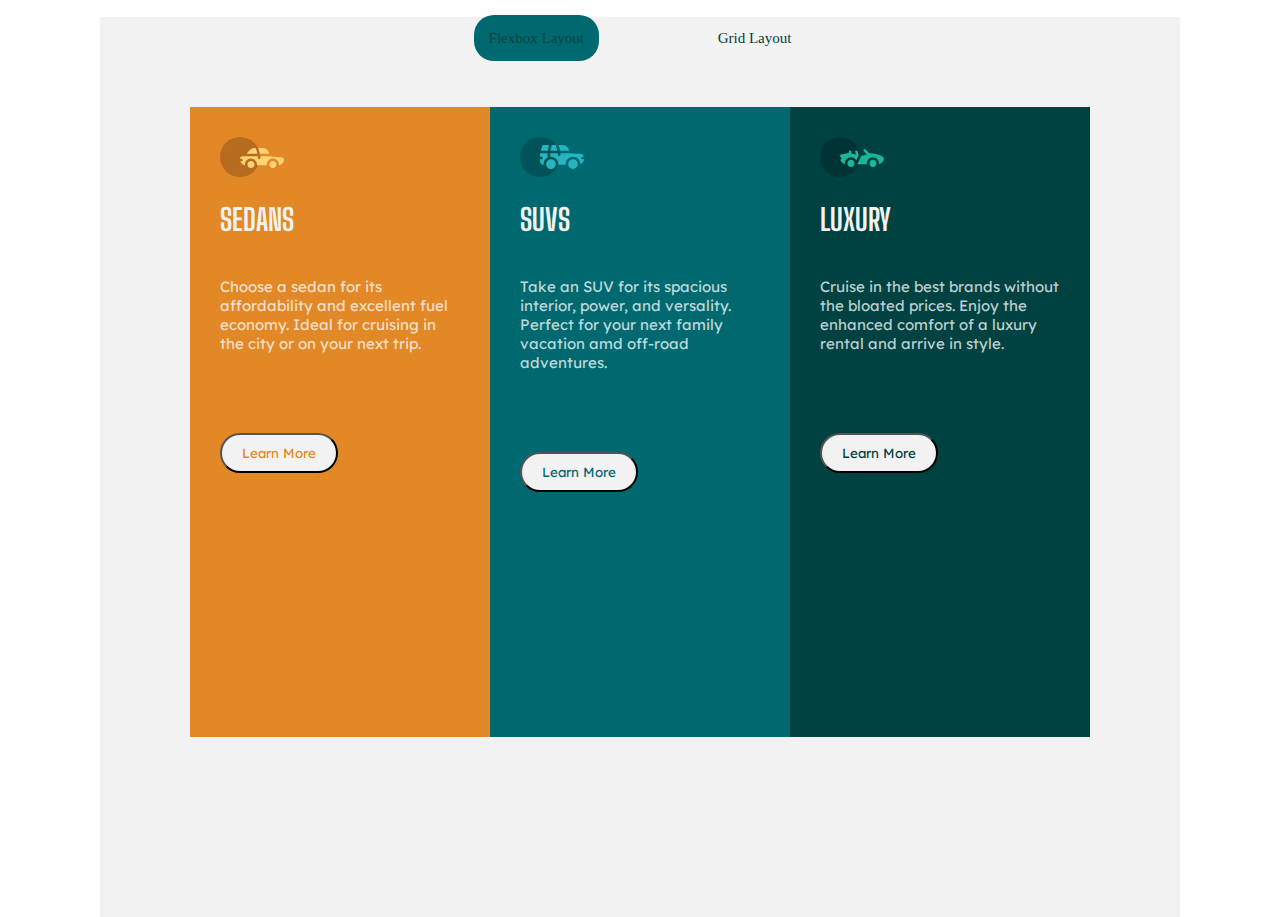
==== index.html @ 30b5997a "first commit" ====
<!DOCTYPE html>
<html lang="en">
<head>
    <meta charset="UTF-8">
    <meta http-equiv="X-UA-Compatible" content="IE=edge">
    <meta name="viewport" content="width=device-width, initial-scale=1.0">
    <title>CSS Flexbox Layout</title>
    <link rel="icon" href="favicon-32x32.png">
    <link href="https://fonts.googleapis.com/css2?family=Lexend+Deca&display=swap" rel="stylesheet">
    <link href="https://fonts.googleapis.com/css2?family=Big+Shoulders+Display:wght@100&family=Lexend+Deca&display=swap" rel="stylesheet">
    <link rel="stylesheet" href="style.css">
</head>
<body>
    <header>
        <!-- Navigation bar -->
        <nav class="nextpage">
            <ul>
                <li><a class="active" href="index.html">Flexbox Layout</a></li>
                <li><a class="grid" href="grid.html">Grid Layout</a></li>
            </ul>   
        </nav>
    </header>
    <main>
        <!-- The card -->
        <div class="container">
            <div class="sedans">
                <svg width="64" height="40" xmlns="http://www.w3.org/2000/svg"><g fill="none" fill-rule="evenodd"><circle fill="#000" opacity=".201" cx="20" cy="20" r="20"/><path d="M52.936 24.11c1.942 0 3.517 1.542 3.517 3.445 0 1.903-1.575 3.445-3.517 3.445s-3.516-1.542-3.516-3.445c0-1.903 1.574-3.445 3.516-3.445zm-21.957 0c1.942 0 3.517 1.542 3.517 3.445 0 1.903-1.575 3.445-3.517 3.445s-3.516-1.542-3.516-3.445c0-1.903 1.574-3.445 3.516-3.445zm6.948-4.848v1.429c0 .716.61 1.293 1.348 1.259a1.295 1.295 0 001.225-1.295v-1.393h8.256l13.483 1.313c.956.093 1.676.881 1.676 1.814 0 2.89-2.126 5.303-4.926 5.819.397-3.557-2.458-6.62-6.053-6.62-3.646 0-6.504 3.14-6.039 6.723h-9.879c.466-3.588-2.397-6.722-6.039-6.722-3.595 0-6.45 3.062-6.052 6.62-2.14-.398-3.916-1.912-4.61-3.931h1.142c.731 0 1.32-.598 1.285-1.322-.033-.678-.629-1.2-1.322-1.2H20v-.251c0-1.274 1.066-2.243 2.306-2.243h15.62zM42.59 11c2.645 0 4.99 1.556 5.972 3.963l.726 1.779H40.17L38.413 11h4.178zm-6.865 0l1.758 5.741H26.505l3.357-3.654A6.502 6.502 0 0134.644 11h1.082z" fill="#FFD473" fill-rule="nonzero"/></g></svg>
                <h1>SEDANS</h1>
                <p>Choose a sedan for its affordability and excellent fuel economy. Ideal for cruising in the city or on your next trip.</p>
                <button>Learn More</button>
            </div>
            <div class="suvs">
                <svg width="64" height="40" xmlns="http://www.w3.org/2000/svg"><g fill="none" fill-rule="evenodd"><circle fill="#000" opacity=".201" cx="20" cy="20" r="20"/><path d="M31.002 22.358c2.917 0 5.18 2.593 4.762 5.506a4.828 4.828 0 01-2.962 3.778 4.797 4.797 0 01-5.3-1.165c-1.188-1.26-1.235-2.613-1.263-2.613-.42-2.924 1.857-5.506 4.763-5.506zm22 0c3.457 0 5.798 3.567 4.41 6.744A4.816 4.816 0 0152.3 31.94a4.826 4.826 0 01-4.06-4.077c-.42-2.915 1.846-5.506 4.762-5.506zm-15.04-6.083v1.462a1.29 1.29 0 001.352 1.29c.693-.033 1.227-.631 1.227-1.326v-1.426h8.3l13.056.716a1.29 1.29 0 011.164.917c.27.895.446 1.477.563 1.87h-1.047c-.694 0-1.291.534-1.324 1.228a1.29 1.29 0 001.288 1.352h1.445c-.164 2.225-1.57 4.193-3.6 5.05.13-4.212-3.255-7.63-7.384-7.63-4.317 0-7.762 3.718-7.358 8.086h-7.285c.43-4.655-3.503-8.531-8.131-8.046v-3.543h7.734zm-10.312 0v4.308a7.4 7.4 0 00-4.006 7.274 3.874 3.874 0 01-3.642-3.864v-1.635h1.46a1.29 1.29 0 000-2.58h-1.461v-3.213l.003-.29h7.646zm14.986-8.196c2.65 0 5 1.592 5.984 4.055l.63 1.579a5.525 5.525 0 01-.065-.004l-.026-.002-.034-.002-.022-.002a4.178 4.178 0 00-.224-.006l-.098-.001h-.039l-.136-.001h-.052l-.326-.001H40.211L38.528 8.08zm-13.632 0l-1.122 5.616h-7.144l1.47-4.71a1.29 1.29 0 011.231-.906h5.565zm6.832 0l1.683 5.615h-7.007l1.121-5.615h4.203z" fill="#26B5C0" fill-rule="nonzero"/></g></svg>
                <h1>SUVS</h1>
                <p>Take an SUV for its spacious interior, power, and versality. Perfect for your next family vacation amd off-road adventures.</p>
                <button>Learn More</button>
            </div>
            <div class="luxury">
                <svg width="64" height="40" xmlns="http://www.w3.org/2000/svg"><g fill="none" fill-rule="evenodd"><circle fill="#000" opacity=".201" cx="20" cy="20" r="20"/><path d="M30.98 22.835c1.941 0 3.516 1.604 3.516 3.583 0 1.978-1.575 3.582-3.517 3.582s-3.516-1.604-3.516-3.582c0-1.979 1.574-3.583 3.516-3.583zm21.956 0c1.942 0 3.517 1.604 3.517 3.583 0 1.978-1.575 3.582-3.517 3.582s-3.516-1.604-3.516-3.582c0-1.979 1.574-3.583 3.516-3.583zm-9.143-10.45a1.27 1.27 0 011.819 0l3.715 3.784c4.444-.115 9.7 1.142 13.964 3.753.387.237.624.664.624 1.124 0 3.006-2.126 5.514-4.926 6.05.397-3.698-2.458-6.882-6.053-6.882-3.646 0-6.504 3.264-6.039 6.99h-9.669c.76-1.544.993-2.026 1.337-2.711l.082-.162c.421-.835 1.056-2.07 2.883-5.65 1.68-.023 3.47-.408 5.247-1.403l-2.984-3.04a1.328 1.328 0 010-1.854zm-7.68 1.064c.683-.2 1.395.202 1.592.898l.749 2.652a3.46 3.46 0 01-.247 2.51l-1.733 3.395-.216.424c-1.07-1.89-3.06-3.114-5.279-3.114-3.595 0-6.45 3.184-6.052 6.885-1.832-.347-3.414-1.537-4.278-3.276a1.331 1.331 0 01.117-1.376l.955-1.303-1.325-1.295c-.751-.735-.376-2.024.64-2.231l6.614-1.346.13-.026c.092-.019.145-.03.157-.031.314-.146 1.07-.591 1.07-1.506 0-.734.592-1.327 1.316-1.31.712.016 1.268.662 1.256 1.388a4.11 4.11 0 01-.348 1.611 22.69 22.69 0 014.7 1.146l-.7-2.473a1.314 1.314 0 01.882-1.622z" fill="#19B89D" fill-rule="nonzero"/></g></svg>
                <h1>LUXURY</h1>
                <p>Cruise in the best brands without the bloated prices. Enjoy the enhanced comfort of a luxury rental and arrive in style.</p>
                <button>Learn More</button>
            </div>
        </div>
    </main>
</body>
</html>
---- style.css ----
/* CSS RESET */

*{
    padding: 0px;
    margin: 0px;
    box-sizing: border-box; 
}

/* Styling the body */

body{
    background-color: hsla(0, 0%, 100%, 0.75);
    font-size: 15px;
}

/* Styling the main */

main{
    width: 50%;
    margin: auto;
    display: flex;
    justify-content: center;
    align-items: center;
    height: 100vh;
}

/* Removing the bullets in the navigation bar */

nav{
    text-align: center;
    border: 1px;
    border-radius: 10px;
}

nav ul{
    list-style-type: none;
    align-items: center;
}

/* Aligning list horizontally */

nav li{
    display: inline;    
}

/* Spacing the list items and removing  */

nav ul li a{
    padding: 15px;
    text-decoration: none;
    color: hsl(179, 100%, 13%);
    margin: 50px;
}

/* Changing link colour on hover  */

nav li a:hover{
    background-color: hsl(31, 77%, 52%);
    border-radius: 20px;
}

/* Allowing user know the current page they are on */

.active{
    background-color: hsl(184, 100%, 22%);
    border-radius: 20px;
}

/* Making navigation bar fixed while scrolling through page */

nav ul{
    position: relative;
    top: 30px;
    width: 100%;
}

/* Styling the main div container */

.container{
    background-color: hsl(0, 0%, 95%);
    display: flex;
    width: 900px;
    height: 100vh;
    padding: 90px;
}

/* Styling the sedans container */

.sedans{
    background-color: hsl(31, 77%, 52%);
    width: 100%;
    padding: 2em;
    width: 300px;
    height: 70vh;
}

.sedans h1{
    font-size: bold;
    color: hsl(0, 0%, 95%);
    padding-top: 20px;
    padding-bottom: 40px;
    font-weight: 700;
    font-family: 'Big Shoulders Display';
}

.sedans p{
    color: hsla(0, 0%, 100%, 0.75);
    padding-bottom: 80px;
    font-weight: 400;
    font-family: 'Lexend Deca', sans-serif;
    font-size: 15px;
}

.sedans button{
    color: hsl(31, 77%, 52%);
    padding: 10px 20px;
    border-radius: 20px;
    cursor: pointer;
    text-align: center;
    background-color: hsl(0, 0%, 95%);
    font-weight: 400;
    font-family: 'Lexend Deca', sans-serif;
}

.sedans button:hover{
    background-color: transparent;
    color: white;
}

.sedans, button:active{
    background-color: hsl(31, 77%, 52%);
}

/* Styling the suvs container */

.suvs{
    background-color: hsl(184, 100%, 22%);
    width: 100%;
    padding: 2em;
    width: 300px;
    height: 70vh;
}

.suvs h1{
    font-size: bold;
    color: hsl(0, 0%, 95%);
    padding-top: 20px;
    padding-bottom: 40px;
    font-weight: 700;
    font-family: 'Big Shoulders Display';
}

.suvs p{
    color: hsla(0, 0%, 100%, 0.75);
    padding-bottom: 80px;
    font-weight: 400;
    font-family: 'Lexend Deca', sans-serif;
    font-size: 15px;
}

.suvs button{
    color: hsl(184, 100%, 22%);
    padding: 10px 20px;
    border-radius: 20px;
    cursor: pointer;
    text-align: center;
    background-color: hsl(0, 0%, 95%);
    font-weight: 400;
    font-family: 'Lexend Deca', sans-serif;
}

.suvs button:hover{
    background-color: transparent;
    color: white;
}

.suvs button:active{
    background-color: hsl(184, 100%, 22%);
}

/* Styling the luxury container */

.luxury{
    background-color: hsl(179, 100%, 13%);
    width: 100%;
    padding: 2em;
    width: 300px;
    height: 70vh;
}

.luxury h1{
    font-size: bold;
    color: hsl(0, 0%, 95%);
    padding-top: 20px;
    padding-bottom: 40px;
    font-weight: 700;
    font-family: 'Big Shoulders Display';
}

.luxury p{
    color: hsla(0, 0%, 100%, 0.75);
    padding-bottom: 80px;
    font-weight: 400;
    font-family: 'Lexend Deca', sans-serif;
    font-size: 15px;
}

.luxury button{
    color: hsl(179, 100%, 13%);
    padding: 10px 20px;
    border-radius: 20px;
    cursor: pointer;
    text-align: center;
    background-color: hsl(0, 0%, 95%);
    font-weight: 400;
    font-family: 'Lexend Deca', sans-serif;
}

.luxury button:hover{
    background-color: transparent;
    color: white;
}

.luxury button:active{
    background-color: hsl(179, 100%, 13%);
}

/* Media query mobile */

@media screen and (min-width:375px) {
    .container{
        flex-direction: column;
        width: 375px;
    }
    
}

/* Media query desktop */

@media screen and (max-width:1440px) {
    .container{
        flex-direction: row;
        width: 1440px;
    }   
}
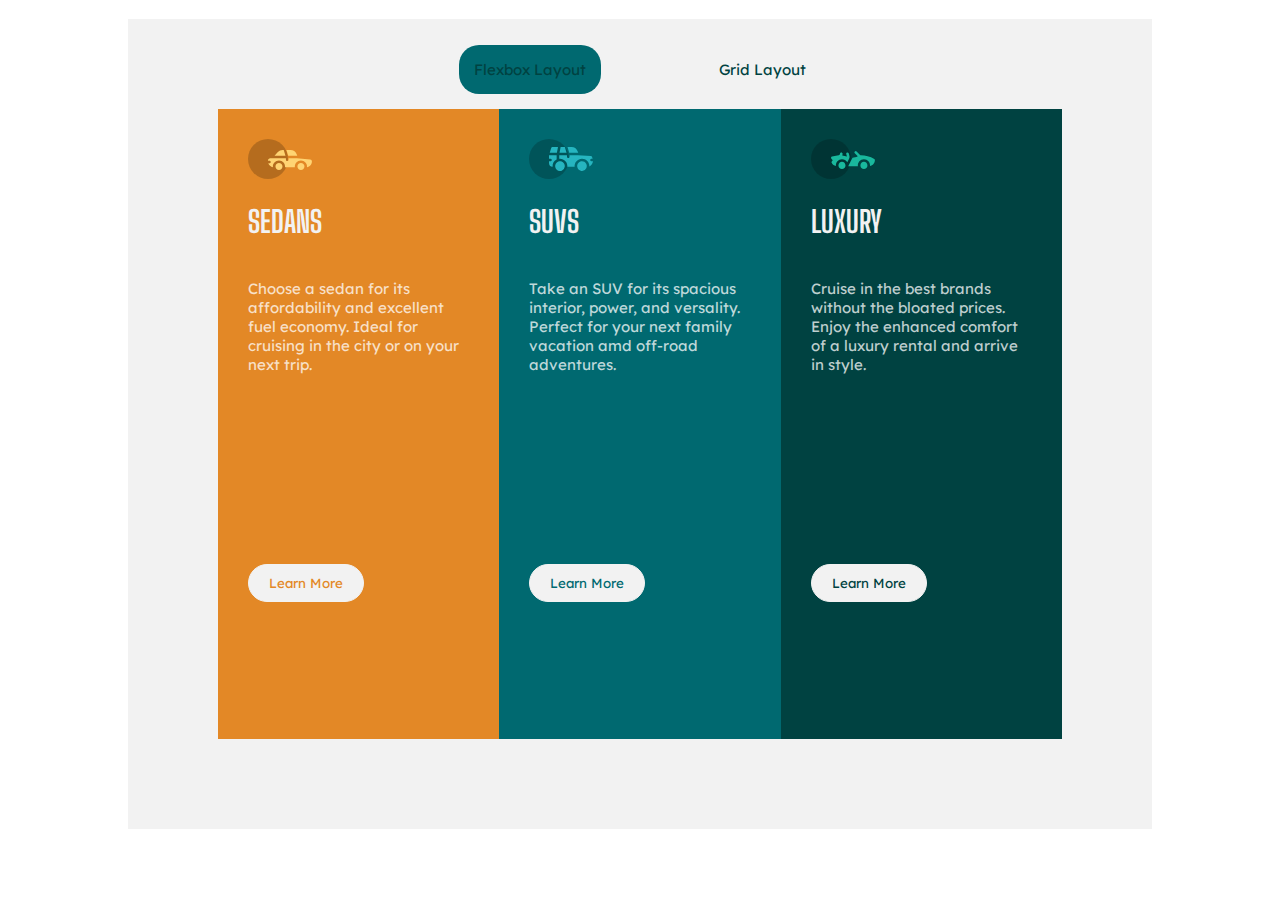
==== commit 0161b536: "work on grid.css, index.html, style.css" ====
--- a/index.html
+++ b/index.html
@@ -22,25 +22,23 @@
     </header>
     <main>
         <!-- The card -->
-        <div class="container">
-            <div class="sedans">
-                <svg width="64" height="40" xmlns="http://www.w3.org/2000/svg"><g fill="none" fill-rule="evenodd"><circle fill="#000" opacity=".201" cx="20" cy="20" r="20"/><path d="M52.936 24.11c1.942 0 3.517 1.542 3.517 3.445 0 1.903-1.575 3.445-3.517 3.445s-3.516-1.542-3.516-3.445c0-1.903 1.574-3.445 3.516-3.445zm-21.957 0c1.942 0 3.517 1.542 3.517 3.445 0 1.903-1.575 3.445-3.517 3.445s-3.516-1.542-3.516-3.445c0-1.903 1.574-3.445 3.516-3.445zm6.948-4.848v1.429c0 .716.61 1.293 1.348 1.259a1.295 1.295 0 001.225-1.295v-1.393h8.256l13.483 1.313c.956.093 1.676.881 1.676 1.814 0 2.89-2.126 5.303-4.926 5.819.397-3.557-2.458-6.62-6.053-6.62-3.646 0-6.504 3.14-6.039 6.723h-9.879c.466-3.588-2.397-6.722-6.039-6.722-3.595 0-6.45 3.062-6.052 6.62-2.14-.398-3.916-1.912-4.61-3.931h1.142c.731 0 1.32-.598 1.285-1.322-.033-.678-.629-1.2-1.322-1.2H20v-.251c0-1.274 1.066-2.243 2.306-2.243h15.62zM42.59 11c2.645 0 4.99 1.556 5.972 3.963l.726 1.779H40.17L38.413 11h4.178zm-6.865 0l1.758 5.741H26.505l3.357-3.654A6.502 6.502 0 0134.644 11h1.082z" fill="#FFD473" fill-rule="nonzero"/></g></svg>
-                <h1>SEDANS</h1>
-                <p>Choose a sedan for its affordability and excellent fuel economy. Ideal for cruising in the city or on your next trip.</p>
-                <button>Learn More</button>
-            </div>
-            <div class="suvs">
-                <svg width="64" height="40" xmlns="http://www.w3.org/2000/svg"><g fill="none" fill-rule="evenodd"><circle fill="#000" opacity=".201" cx="20" cy="20" r="20"/><path d="M31.002 22.358c2.917 0 5.18 2.593 4.762 5.506a4.828 4.828 0 01-2.962 3.778 4.797 4.797 0 01-5.3-1.165c-1.188-1.26-1.235-2.613-1.263-2.613-.42-2.924 1.857-5.506 4.763-5.506zm22 0c3.457 0 5.798 3.567 4.41 6.744A4.816 4.816 0 0152.3 31.94a4.826 4.826 0 01-4.06-4.077c-.42-2.915 1.846-5.506 4.762-5.506zm-15.04-6.083v1.462a1.29 1.29 0 001.352 1.29c.693-.033 1.227-.631 1.227-1.326v-1.426h8.3l13.056.716a1.29 1.29 0 011.164.917c.27.895.446 1.477.563 1.87h-1.047c-.694 0-1.291.534-1.324 1.228a1.29 1.29 0 001.288 1.352h1.445c-.164 2.225-1.57 4.193-3.6 5.05.13-4.212-3.255-7.63-7.384-7.63-4.317 0-7.762 3.718-7.358 8.086h-7.285c.43-4.655-3.503-8.531-8.131-8.046v-3.543h7.734zm-10.312 0v4.308a7.4 7.4 0 00-4.006 7.274 3.874 3.874 0 01-3.642-3.864v-1.635h1.46a1.29 1.29 0 000-2.58h-1.461v-3.213l.003-.29h7.646zm14.986-8.196c2.65 0 5 1.592 5.984 4.055l.63 1.579a5.525 5.525 0 01-.065-.004l-.026-.002-.034-.002-.022-.002a4.178 4.178 0 00-.224-.006l-.098-.001h-.039l-.136-.001h-.052l-.326-.001H40.211L38.528 8.08zm-13.632 0l-1.122 5.616h-7.144l1.47-4.71a1.29 1.29 0 011.231-.906h5.565zm6.832 0l1.683 5.615h-7.007l1.121-5.615h4.203z" fill="#26B5C0" fill-rule="nonzero"/></g></svg>
-                <h1>SUVS</h1>
-                <p>Take an SUV for its spacious interior, power, and versality. Perfect for your next family vacation amd off-road adventures.</p>
-                <button>Learn More</button>
-            </div>
-            <div class="luxury">
-                <svg width="64" height="40" xmlns="http://www.w3.org/2000/svg"><g fill="none" fill-rule="evenodd"><circle fill="#000" opacity=".201" cx="20" cy="20" r="20"/><path d="M30.98 22.835c1.941 0 3.516 1.604 3.516 3.583 0 1.978-1.575 3.582-3.517 3.582s-3.516-1.604-3.516-3.582c0-1.979 1.574-3.583 3.516-3.583zm21.956 0c1.942 0 3.517 1.604 3.517 3.583 0 1.978-1.575 3.582-3.517 3.582s-3.516-1.604-3.516-3.582c0-1.979 1.574-3.583 3.516-3.583zm-9.143-10.45a1.27 1.27 0 011.819 0l3.715 3.784c4.444-.115 9.7 1.142 13.964 3.753.387.237.624.664.624 1.124 0 3.006-2.126 5.514-4.926 6.05.397-3.698-2.458-6.882-6.053-6.882-3.646 0-6.504 3.264-6.039 6.99h-9.669c.76-1.544.993-2.026 1.337-2.711l.082-.162c.421-.835 1.056-2.07 2.883-5.65 1.68-.023 3.47-.408 5.247-1.403l-2.984-3.04a1.328 1.328 0 010-1.854zm-7.68 1.064c.683-.2 1.395.202 1.592.898l.749 2.652a3.46 3.46 0 01-.247 2.51l-1.733 3.395-.216.424c-1.07-1.89-3.06-3.114-5.279-3.114-3.595 0-6.45 3.184-6.052 6.885-1.832-.347-3.414-1.537-4.278-3.276a1.331 1.331 0 01.117-1.376l.955-1.303-1.325-1.295c-.751-.735-.376-2.024.64-2.231l6.614-1.346.13-.026c.092-.019.145-.03.157-.031.314-.146 1.07-.591 1.07-1.506 0-.734.592-1.327 1.316-1.31.712.016 1.268.662 1.256 1.388a4.11 4.11 0 01-.348 1.611 22.69 22.69 0 014.7 1.146l-.7-2.473a1.314 1.314 0 01.882-1.622z" fill="#19B89D" fill-rule="nonzero"/></g></svg>
-                <h1>LUXURY</h1>
-                <p>Cruise in the best brands without the bloated prices. Enjoy the enhanced comfort of a luxury rental and arrive in style.</p>
-                <button>Learn More</button>
-            </div>
+        <div class="sedans">
+            <svg width="64" height="40" xmlns="http://www.w3.org/2000/svg"><g fill="none" fill-rule="evenodd"><circle fill="#000" opacity=".201" cx="20" cy="20" r="20"/><path d="M52.936 24.11c1.942 0 3.517 1.542 3.517 3.445 0 1.903-1.575 3.445-3.517 3.445s-3.516-1.542-3.516-3.445c0-1.903 1.574-3.445 3.516-3.445zm-21.957 0c1.942 0 3.517 1.542 3.517 3.445 0 1.903-1.575 3.445-3.517 3.445s-3.516-1.542-3.516-3.445c0-1.903 1.574-3.445 3.516-3.445zm6.948-4.848v1.429c0 .716.61 1.293 1.348 1.259a1.295 1.295 0 001.225-1.295v-1.393h8.256l13.483 1.313c.956.093 1.676.881 1.676 1.814 0 2.89-2.126 5.303-4.926 5.819.397-3.557-2.458-6.62-6.053-6.62-3.646 0-6.504 3.14-6.039 6.723h-9.879c.466-3.588-2.397-6.722-6.039-6.722-3.595 0-6.45 3.062-6.052 6.62-2.14-.398-3.916-1.912-4.61-3.931h1.142c.731 0 1.32-.598 1.285-1.322-.033-.678-.629-1.2-1.322-1.2H20v-.251c0-1.274 1.066-2.243 2.306-2.243h15.62zM42.59 11c2.645 0 4.99 1.556 5.972 3.963l.726 1.779H40.17L38.413 11h4.178zm-6.865 0l1.758 5.741H26.505l3.357-3.654A6.502 6.502 0 0134.644 11h1.082z" fill="#FFD473" fill-rule="nonzero"/></g></svg>
+            <h1>SEDANS</h1>
+            <p>Choose a sedan for its affordability and excellent fuel economy. Ideal for cruising in the city or on your next trip.</p>
+            <button>Learn More</button>
+        </div>
+        <div class="suvs">
+            <svg width="64" height="40" xmlns="http://www.w3.org/2000/svg"><g fill="none" fill-rule="evenodd"><circle fill="#000" opacity=".201" cx="20" cy="20" r="20"/><path d="M31.002 22.358c2.917 0 5.18 2.593 4.762 5.506a4.828 4.828 0 01-2.962 3.778 4.797 4.797 0 01-5.3-1.165c-1.188-1.26-1.235-2.613-1.263-2.613-.42-2.924 1.857-5.506 4.763-5.506zm22 0c3.457 0 5.798 3.567 4.41 6.744A4.816 4.816 0 0152.3 31.94a4.826 4.826 0 01-4.06-4.077c-.42-2.915 1.846-5.506 4.762-5.506zm-15.04-6.083v1.462a1.29 1.29 0 001.352 1.29c.693-.033 1.227-.631 1.227-1.326v-1.426h8.3l13.056.716a1.29 1.29 0 011.164.917c.27.895.446 1.477.563 1.87h-1.047c-.694 0-1.291.534-1.324 1.228a1.29 1.29 0 001.288 1.352h1.445c-.164 2.225-1.57 4.193-3.6 5.05.13-4.212-3.255-7.63-7.384-7.63-4.317 0-7.762 3.718-7.358 8.086h-7.285c.43-4.655-3.503-8.531-8.131-8.046v-3.543h7.734zm-10.312 0v4.308a7.4 7.4 0 00-4.006 7.274 3.874 3.874 0 01-3.642-3.864v-1.635h1.46a1.29 1.29 0 000-2.58h-1.461v-3.213l.003-.29h7.646zm14.986-8.196c2.65 0 5 1.592 5.984 4.055l.63 1.579a5.525 5.525 0 01-.065-.004l-.026-.002-.034-.002-.022-.002a4.178 4.178 0 00-.224-.006l-.098-.001h-.039l-.136-.001h-.052l-.326-.001H40.211L38.528 8.08zm-13.632 0l-1.122 5.616h-7.144l1.47-4.71a1.29 1.29 0 011.231-.906h5.565zm6.832 0l1.683 5.615h-7.007l1.121-5.615h4.203z" fill="#26B5C0" fill-rule="nonzero"/></g></svg>
+            <h1>SUVS</h1>
+            <p>Take an SUV for its spacious interior, power, and versality. Perfect for your next family vacation amd off-road adventures.</p>
+            <button>Learn More</button>
+        </div>
+        <div class="luxury">
+            <svg width="64" height="40" xmlns="http://www.w3.org/2000/svg"><g fill="none" fill-rule="evenodd"><circle fill="#000" opacity=".201" cx="20" cy="20" r="20"/><path d="M30.98 22.835c1.941 0 3.516 1.604 3.516 3.583 0 1.978-1.575 3.582-3.517 3.582s-3.516-1.604-3.516-3.582c0-1.979 1.574-3.583 3.516-3.583zm21.956 0c1.942 0 3.517 1.604 3.517 3.583 0 1.978-1.575 3.582-3.517 3.582s-3.516-1.604-3.516-3.582c0-1.979 1.574-3.583 3.516-3.583zm-9.143-10.45a1.27 1.27 0 011.819 0l3.715 3.784c4.444-.115 9.7 1.142 13.964 3.753.387.237.624.664.624 1.124 0 3.006-2.126 5.514-4.926 6.05.397-3.698-2.458-6.882-6.053-6.882-3.646 0-6.504 3.264-6.039 6.99h-9.669c.76-1.544.993-2.026 1.337-2.711l.082-.162c.421-.835 1.056-2.07 2.883-5.65 1.68-.023 3.47-.408 5.247-1.403l-2.984-3.04a1.328 1.328 0 010-1.854zm-7.68 1.064c.683-.2 1.395.202 1.592.898l.749 2.652a3.46 3.46 0 01-.247 2.51l-1.733 3.395-.216.424c-1.07-1.89-3.06-3.114-5.279-3.114-3.595 0-6.45 3.184-6.052 6.885-1.832-.347-3.414-1.537-4.278-3.276a1.331 1.331 0 01.117-1.376l.955-1.303-1.325-1.295c-.751-.735-.376-2.024.64-2.231l6.614-1.346.13-.026c.092-.019.145-.03.157-.031.314-.146 1.07-.591 1.07-1.506 0-.734.592-1.327 1.316-1.31.712.016 1.268.662 1.256 1.388a4.11 4.11 0 01-.348 1.611 22.69 22.69 0 014.7 1.146l-.7-2.473a1.314 1.314 0 01.882-1.622z" fill="#19B89D" fill-rule="nonzero"/></g></svg>
+            <h1>LUXURY</h1>
+            <p>Cruise in the best brands without the bloated prices. Enjoy the enhanced comfort of a luxury rental and arrive in style.</p>
+            <button>Learn More</button>
         </div>
     </main>
 </body>
--- a/style.css
+++ b/style.css
@@ -16,12 +16,14 @@
 /* Styling the main */
 
 main{
-    width: 50%;
+    width: 80%;
     margin: auto;
     display: flex;
     justify-content: center;
     align-items: center;
-    height: 100vh;
+    height: 100%;
+    background-color: hsl(0, 0%, 95%);
+    padding: 90px;
 }
 
 /* Removing the bullets in the navigation bar */
@@ -40,7 +42,10 @@
 /* Aligning list horizontally */
 
 nav li{
-    display: inline;    
+    display: inline;
+     position: relative;
+     top: 30px;
+     font-family: 'Lexend Deca', sans-serif;   
 }
 
 /* Spacing the list items and removing  */
@@ -74,16 +79,6 @@
     width: 100%;
 }
 
-/* Styling the main div container */
-
-.container{
-    background-color: hsl(0, 0%, 95%);
-    display: flex;
-    width: 900px;
-    height: 100vh;
-    padding: 90px;
-}
-
 /* Styling the sedans container */
 
 .sedans{
@@ -94,8 +89,8 @@
     height: 70vh;
 }
 
-.sedans h1{
-    font-size: bold;
+h1{
+
     color: hsl(0, 0%, 95%);
     padding-top: 20px;
     padding-bottom: 40px;
@@ -103,16 +98,17 @@
     font-family: 'Big Shoulders Display';
 }
 
-.sedans p{
+p{
     color: hsla(0, 0%, 100%, 0.75);
     padding-bottom: 80px;
     font-weight: 400;
     font-family: 'Lexend Deca', sans-serif;
     font-size: 15px;
+    height: 50%;
+
 }
 
-.sedans button{
-    color: hsl(31, 77%, 52%);
+button{
     padding: 10px 20px;
     border-radius: 20px;
     cursor: pointer;
@@ -120,15 +116,24 @@
     background-color: hsl(0, 0%, 95%);
     font-weight: 400;
     font-family: 'Lexend Deca', sans-serif;
+    border: thin solid hsl(0, 0%, 95%);
 }
 
-.sedans button:hover{
-    background-color: transparent;
-    color: white;
+.sedans button{
+    color: hsl(31, 77%, 52%);
 }
 
-.sedans, button:active{
-    background-color: hsl(31, 77%, 52%);
+.suvs button{
+    color: hsl(184, 100%, 22%);
+}
+
+.luxury button{
+    color: hsl(179, 100%, 13%);
+}
+
+button:hover{
+    background-color: transparent;
+    color: hsl(0, 0%, 95%);
 }
 
 /* Styling the suvs container */
@@ -141,43 +146,6 @@
     height: 70vh;
 }
 
-.suvs h1{
-    font-size: bold;
-    color: hsl(0, 0%, 95%);
-    padding-top: 20px;
-    padding-bottom: 40px;
-    font-weight: 700;
-    font-family: 'Big Shoulders Display';
-}
-
-.suvs p{
-    color: hsla(0, 0%, 100%, 0.75);
-    padding-bottom: 80px;
-    font-weight: 400;
-    font-family: 'Lexend Deca', sans-serif;
-    font-size: 15px;
-}
-
-.suvs button{
-    color: hsl(184, 100%, 22%);
-    padding: 10px 20px;
-    border-radius: 20px;
-    cursor: pointer;
-    text-align: center;
-    background-color: hsl(0, 0%, 95%);
-    font-weight: 400;
-    font-family: 'Lexend Deca', sans-serif;
-}
-
-.suvs button:hover{
-    background-color: transparent;
-    color: white;
-}
-
-.suvs button:active{
-    background-color: hsl(184, 100%, 22%);
-}
-
 /* Styling the luxury container */
 
 .luxury{
@@ -186,61 +154,4 @@
     padding: 2em;
     width: 300px;
     height: 70vh;
-}
-
-.luxury h1{
-    font-size: bold;
-    color: hsl(0, 0%, 95%);
-    padding-top: 20px;
-    padding-bottom: 40px;
-    font-weight: 700;
-    font-family: 'Big Shoulders Display';
-}
-
-.luxury p{
-    color: hsla(0, 0%, 100%, 0.75);
-    padding-bottom: 80px;
-    font-weight: 400;
-    font-family: 'Lexend Deca', sans-serif;
-    font-size: 15px;
-}
-
-.luxury button{
-    color: hsl(179, 100%, 13%);
-    padding: 10px 20px;
-    border-radius: 20px;
-    cursor: pointer;
-    text-align: center;
-    background-color: hsl(0, 0%, 95%);
-    font-weight: 400;
-    font-family: 'Lexend Deca', sans-serif;
-}
-
-.luxury button:hover{
-    background-color: transparent;
-    color: white;
-}
-
-.luxury button:active{
-    background-color: hsl(179, 100%, 13%);
-}
-
-/* Media query mobile */
-
-@media screen and (min-width:375px) {
-    .container{
-        flex-direction: column;
-        width: 375px;
-    }
-    
-}
-
-/* Media query desktop */
-
-@media screen and (max-width:1440px) {
-    .container{
-        flex-direction: row;
-        width: 1440px;
-    }   
-}
-
+}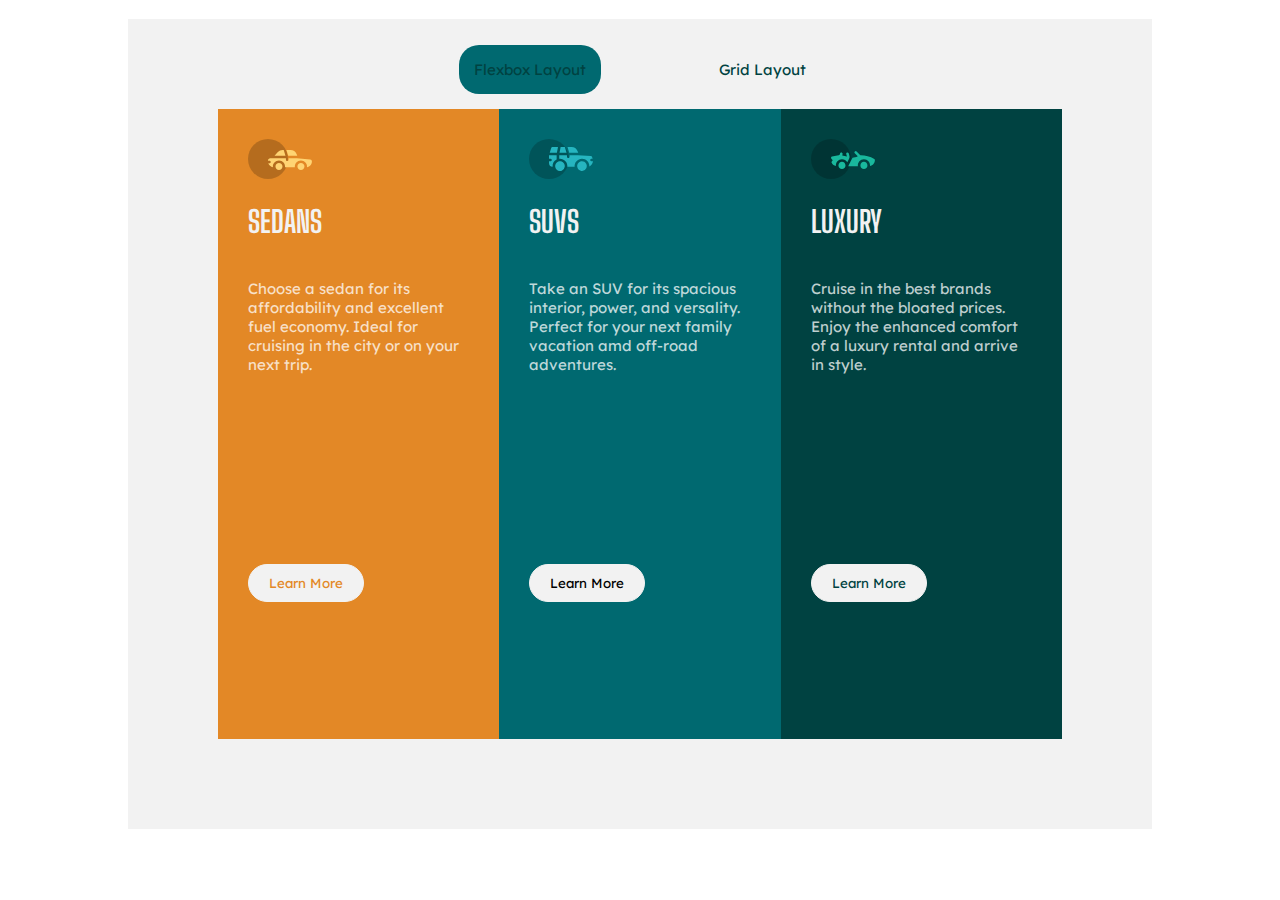
==== commit 2b60f1ce: "work on file" ====
--- a/index.html
+++ b/index.html
@@ -22,19 +22,19 @@
     </header>
     <main>
         <!-- The card -->
-        <div class="sedans">
+        <div id="sedans">
             <svg width="64" height="40" xmlns="http://www.w3.org/2000/svg"><g fill="none" fill-rule="evenodd"><circle fill="#000" opacity=".201" cx="20" cy="20" r="20"/><path d="M52.936 24.11c1.942 0 3.517 1.542 3.517 3.445 0 1.903-1.575 3.445-3.517 3.445s-3.516-1.542-3.516-3.445c0-1.903 1.574-3.445 3.516-3.445zm-21.957 0c1.942 0 3.517 1.542 3.517 3.445 0 1.903-1.575 3.445-3.517 3.445s-3.516-1.542-3.516-3.445c0-1.903 1.574-3.445 3.516-3.445zm6.948-4.848v1.429c0 .716.61 1.293 1.348 1.259a1.295 1.295 0 001.225-1.295v-1.393h8.256l13.483 1.313c.956.093 1.676.881 1.676 1.814 0 2.89-2.126 5.303-4.926 5.819.397-3.557-2.458-6.62-6.053-6.62-3.646 0-6.504 3.14-6.039 6.723h-9.879c.466-3.588-2.397-6.722-6.039-6.722-3.595 0-6.45 3.062-6.052 6.62-2.14-.398-3.916-1.912-4.61-3.931h1.142c.731 0 1.32-.598 1.285-1.322-.033-.678-.629-1.2-1.322-1.2H20v-.251c0-1.274 1.066-2.243 2.306-2.243h15.62zM42.59 11c2.645 0 4.99 1.556 5.972 3.963l.726 1.779H40.17L38.413 11h4.178zm-6.865 0l1.758 5.741H26.505l3.357-3.654A6.502 6.502 0 0134.644 11h1.082z" fill="#FFD473" fill-rule="nonzero"/></g></svg>
             <h1>SEDANS</h1>
             <p>Choose a sedan for its affordability and excellent fuel economy. Ideal for cruising in the city or on your next trip.</p>
             <button>Learn More</button>
         </div>
-        <div class="suvs">
+        <div id="suvs">
             <svg width="64" height="40" xmlns="http://www.w3.org/2000/svg"><g fill="none" fill-rule="evenodd"><circle fill="#000" opacity=".201" cx="20" cy="20" r="20"/><path d="M31.002 22.358c2.917 0 5.18 2.593 4.762 5.506a4.828 4.828 0 01-2.962 3.778 4.797 4.797 0 01-5.3-1.165c-1.188-1.26-1.235-2.613-1.263-2.613-.42-2.924 1.857-5.506 4.763-5.506zm22 0c3.457 0 5.798 3.567 4.41 6.744A4.816 4.816 0 0152.3 31.94a4.826 4.826 0 01-4.06-4.077c-.42-2.915 1.846-5.506 4.762-5.506zm-15.04-6.083v1.462a1.29 1.29 0 001.352 1.29c.693-.033 1.227-.631 1.227-1.326v-1.426h8.3l13.056.716a1.29 1.29 0 011.164.917c.27.895.446 1.477.563 1.87h-1.047c-.694 0-1.291.534-1.324 1.228a1.29 1.29 0 001.288 1.352h1.445c-.164 2.225-1.57 4.193-3.6 5.05.13-4.212-3.255-7.63-7.384-7.63-4.317 0-7.762 3.718-7.358 8.086h-7.285c.43-4.655-3.503-8.531-8.131-8.046v-3.543h7.734zm-10.312 0v4.308a7.4 7.4 0 00-4.006 7.274 3.874 3.874 0 01-3.642-3.864v-1.635h1.46a1.29 1.29 0 000-2.58h-1.461v-3.213l.003-.29h7.646zm14.986-8.196c2.65 0 5 1.592 5.984 4.055l.63 1.579a5.525 5.525 0 01-.065-.004l-.026-.002-.034-.002-.022-.002a4.178 4.178 0 00-.224-.006l-.098-.001h-.039l-.136-.001h-.052l-.326-.001H40.211L38.528 8.08zm-13.632 0l-1.122 5.616h-7.144l1.47-4.71a1.29 1.29 0 011.231-.906h5.565zm6.832 0l1.683 5.615h-7.007l1.121-5.615h4.203z" fill="#26B5C0" fill-rule="nonzero"/></g></svg>
             <h1>SUVS</h1>
             <p>Take an SUV for its spacious interior, power, and versality. Perfect for your next family vacation amd off-road adventures.</p>
             <button>Learn More</button>
         </div>
-        <div class="luxury">
+        <div id="luxury">
             <svg width="64" height="40" xmlns="http://www.w3.org/2000/svg"><g fill="none" fill-rule="evenodd"><circle fill="#000" opacity=".201" cx="20" cy="20" r="20"/><path d="M30.98 22.835c1.941 0 3.516 1.604 3.516 3.583 0 1.978-1.575 3.582-3.517 3.582s-3.516-1.604-3.516-3.582c0-1.979 1.574-3.583 3.516-3.583zm21.956 0c1.942 0 3.517 1.604 3.517 3.583 0 1.978-1.575 3.582-3.517 3.582s-3.516-1.604-3.516-3.582c0-1.979 1.574-3.583 3.516-3.583zm-9.143-10.45a1.27 1.27 0 011.819 0l3.715 3.784c4.444-.115 9.7 1.142 13.964 3.753.387.237.624.664.624 1.124 0 3.006-2.126 5.514-4.926 6.05.397-3.698-2.458-6.882-6.053-6.882-3.646 0-6.504 3.264-6.039 6.99h-9.669c.76-1.544.993-2.026 1.337-2.711l.082-.162c.421-.835 1.056-2.07 2.883-5.65 1.68-.023 3.47-.408 5.247-1.403l-2.984-3.04a1.328 1.328 0 010-1.854zm-7.68 1.064c.683-.2 1.395.202 1.592.898l.749 2.652a3.46 3.46 0 01-.247 2.51l-1.733 3.395-.216.424c-1.07-1.89-3.06-3.114-5.279-3.114-3.595 0-6.45 3.184-6.052 6.885-1.832-.347-3.414-1.537-4.278-3.276a1.331 1.331 0 01.117-1.376l.955-1.303-1.325-1.295c-.751-.735-.376-2.024.64-2.231l6.614-1.346.13-.026c.092-.019.145-.03.157-.031.314-.146 1.07-.591 1.07-1.506 0-.734.592-1.327 1.316-1.31.712.016 1.268.662 1.256 1.388a4.11 4.11 0 01-.348 1.611 22.69 22.69 0 014.7 1.146l-.7-2.473a1.314 1.314 0 01.882-1.622z" fill="#19B89D" fill-rule="nonzero"/></g></svg>
             <h1>LUXURY</h1>
             <p>Cruise in the best brands without the bloated prices. Enjoy the enhanced comfort of a luxury rental and arrive in style.</p>
--- a/style.css
+++ b/style.css
@@ -81,7 +81,7 @@
 
 /* Styling the sedans container */
 
-.sedans{
+#sedans{
     background-color: hsl(31, 77%, 52%);
     width: 100%;
     padding: 2em;
@@ -119,7 +119,7 @@
     border: thin solid hsl(0, 0%, 95%);
 }
 
-.sedans button{
+#sedans button{
     color: hsl(31, 77%, 52%);
 }
 
@@ -127,7 +127,7 @@
     color: hsl(184, 100%, 22%);
 }
 
-.luxury button{
+#luxury button{
     color: hsl(179, 100%, 13%);
 }
 
@@ -138,7 +138,7 @@
 
 /* Styling the suvs container */
 
-.suvs{
+#suvs{
     background-color: hsl(184, 100%, 22%);
     width: 100%;
     padding: 2em;
@@ -148,10 +148,23 @@
 
 /* Styling the luxury container */
 
-.luxury{
+#luxury{
     background-color: hsl(179, 100%, 13%);
     width: 100%;
     padding: 2em;
     width: 300px;
     height: 70vh;
+}
+
+@media screen and (min-width: 1440px) {
+    main{
+        flex-direction: column;
+    }
+    
+}
+
+@media screen and (min-width: 375px) {
+    main{
+        flex-direction: row;
+    }
 }